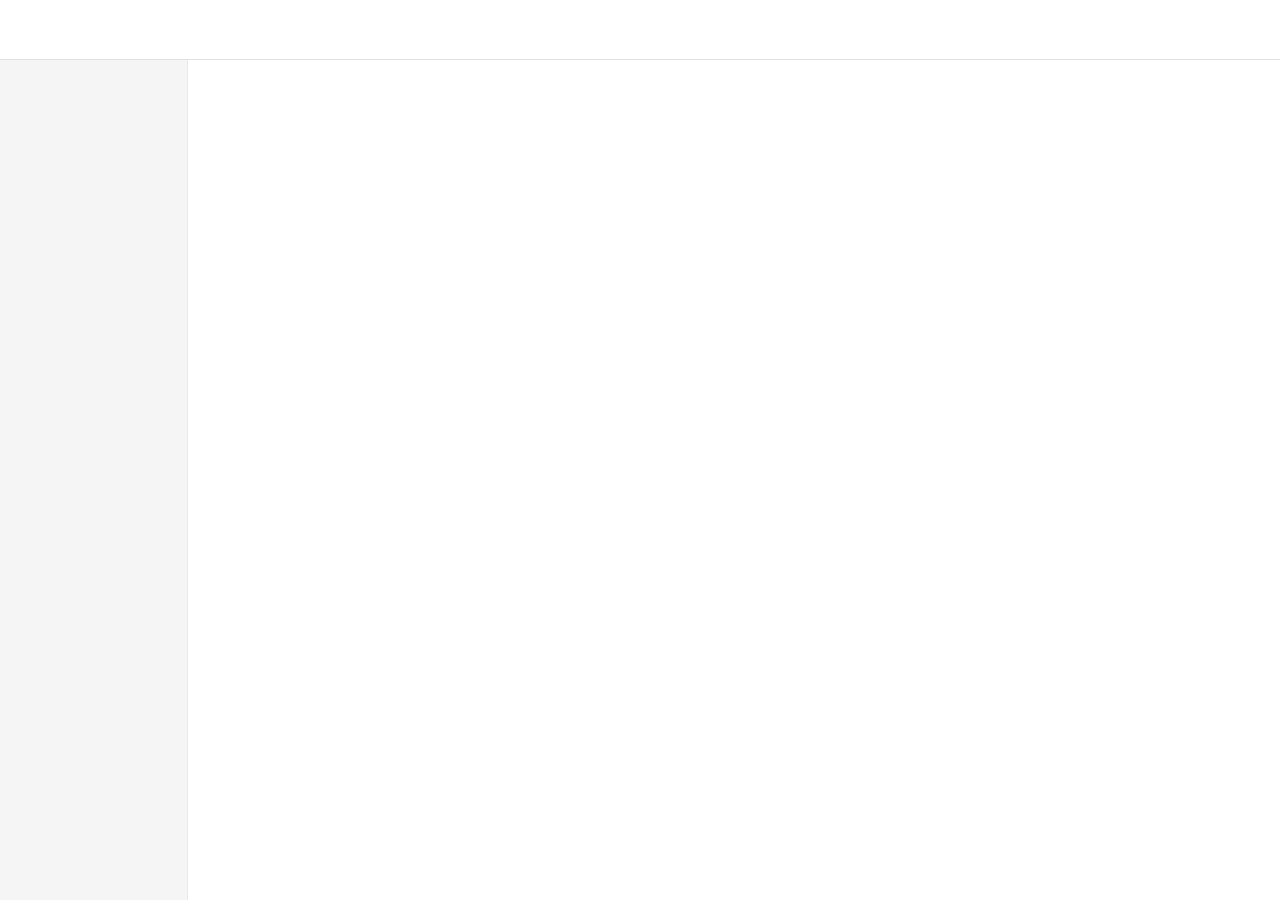
==== index.html @ 08d933e7 "Publish lifecycle digital base frontend demo" ====
<!doctype html>
<html lang="zh-CN">
<head>
  <meta charset="UTF-8">
  <meta name="viewport" content="width=device-width,initial-scale=1">
  <meta http-equiv="refresh" content="0;url=file-management.html?v=20260911">
  <title>数字底座｜成果资料库</title>
<link rel="icon" href="assets/favicon.svg" type="image/svg+xml">
</head>
<body>
  <p>正在进入数字底座…… <a href="file-management.html?v=20260911">立即进入</a></p>
</body>
</html>
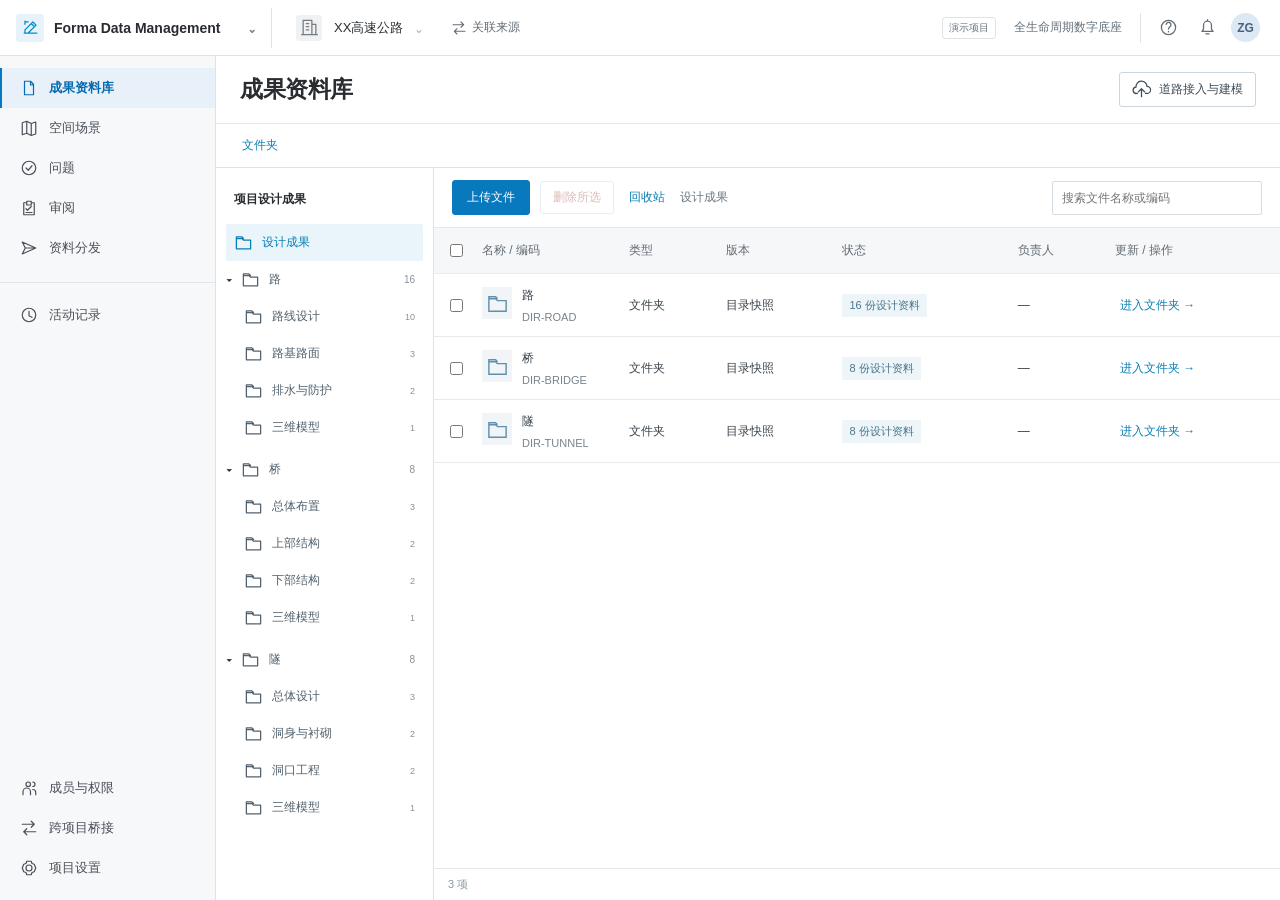
==== commit 8df1bb0e: "Refine Forma product workspaces and Tandem facility navigation" ====
--- a/index.html
+++ b/index.html
@@ -6,7 +6,7 @@
   <meta http-equiv="refresh" content="0;url=file-management.html?v=20260911">
   <title>数字底座｜成果资料库</title>
 <link rel="icon" href="assets/favicon.svg" type="image/svg+xml">
-</head>
+<link rel="stylesheet" href="css/product-workspaces.css?v=20260917"></head>
 <body>
   <p>正在进入数字底座…… <a href="file-management.html?v=20260911">立即进入</a></p>
 </body>
--- a/css/product-workspaces.css
+++ b/css/product-workspaces.css
@@ -0,0 +1,58 @@
+/* Product workspaces: restrained CDE tables and facility-first Tandem navigation. */
+:root{--rail:216px;--blue:#0676bd;--navy:#066eaf;--teal:#0676bd;--ink:#292d32;--muted:#69727b;--line:#dfe3e7;--blue-soft:#edf5fb}
+.cde-header{height:56px;min-height:56px;gap:18px;padding-right:20px}
+.app-switcher{width:272px;height:40px}
+.app-switch{font-size:14px;gap:10px;padding-inline:16px;height:40px;white-space:nowrap}
+.app-glyph{width:28px;height:28px;flex-shrink:0;background:#e7f2fa;border-radius:3px}
+.app-glyph svg{width:19px;height:19px}
+.switch-menu{width:300px;top:46px;left:8px;padding:8px;box-shadow:0 5px 20px #1c2b3b26}
+.switch-option{min-height:50px;border-radius:2px}.switch-option strong{font-size:13px;margin:0}
+.platform-wordmark{font-size:12px;font-weight:500;color:#65717b;letter-spacing:0}
+.product-demo{font-size:10px;color:#687580;border:1px solid #dfe3e7;border-radius:3px;padding:3px 6px;white-space:nowrap}
+.project-picker{font-size:13px;font-weight:500}.project-square{width:26px;height:26px}
+.header-tools{gap:9px;padding-left:12px}.user-avatar{height:29px;width:29px}
+.lc-header-button{font-size:12px!important;gap:5px!important}.lc-header-button svg{width:16px}
+.cde-nav{background:#f7f8fa;padding:12px 0;border-right:1px solid var(--line);overflow-y:auto;overflow-x:hidden}
+.cde-nav>a,.cde-nav .nav-group>a,.cde-nav .nav-bottom>a,.build-nav-list>a{height:40px!important;min-height:40px;font-size:13px!important;padding:0 18px;gap:11px;border-left-width:2px;color:#4a5159;flex-shrink:0}
+.cde-nav a.active{background:#e8f1f9;color:#086bb0;font-weight:600}.cde-nav a svg{width:18px;height:18px}
+.nav-group{margin-top:14px;padding-top:12px;border-color:#e1e5e9}.nav-caption{font-size:11px;letter-spacing:0;color:#687782;padding:8px 18px 12px}.nav-bottom{padding-top:18px}.nav-footer{display:none}
+.page-top,.build-heading,.op-heading{height:68px!important;min-height:68px!important;padding:16px 24px!important;border-bottom:1px solid #e5e8ec;background:#fff}
+.page-top h1,.build-heading h1,.op-heading h1{font-size:23px!important;font-weight:600;line-height:1.4;margin:0!important;letter-spacing:-.4px}
+.cde-primary{background:#0879bd;border-color:#0879bd;min-height:33px;font-size:12px;box-shadow:none;border-radius:3px;padding:8px 14px}
+.ds-secondary{font-size:12px;min-height:33px;border-radius:3px;color:#3e4c58;padding:7px 12px}.text-button{font-size:12px}.text-button:disabled,.ds-secondary:disabled{opacity:.42;cursor:not-allowed}
+.ds-tabs,.workspace-tabs{height:44px;min-height:44px;font-size:12px}.ds-layout{grid-template-columns:218px minmax(200px,1fr) 280px}.ds-tree{background:#fff}.ds-tree header{font-size:12px;padding-bottom:16px}.ds-tree button{padding-block:9px;font-size:12px}.ds-tree .ds-tree-item{font-size:12px}.ds-tree small{color:#86919a}
+.ds-file-toolbar,.ds-scene-toolbar{padding:12px 18px;min-height:58px;gap:10px}.ds-file-toolbar input{font-size:12px;width:210px}.ds-file-toolbar>span{color:#687781;font-size:12px}
+.ds-table th,.build-table th,.op-table th,.workflow-table th{background:#f6f7f8;color:#616b74;font-size:12px!important;font-weight:500}
+.ds-table td,.build-table td,.op-table td,.workflow-table td{font-size:12px!important;color:#38434b;border-color:#e7ebee}
+.ds-table th,.ds-table td{padding:13px 12px}.ds-table strong{font-weight:500}.ds-table small{font-size:11px;color:#78838c}.ds-file-icon{background:#f2f5f7;width:30px;height:32px}
+.ds-list-footer,.workflow-footer,.build-footer,.op-footer{min-height:30px;padding-block:8px;font-size:11px}
+.ds-detail>header{font-size:12px;height:45px;padding:13px 16px}.ds-detail h2{font-size:17px}.ds-detail-body{padding:16px}.ds-props{font-size:12px;gap:13px 8px}
+[data-page=design-modeling] .cde-nav{width:216px;min-width:216px}
+#dmSideProgress{margin-top:10px;padding:0 10px;border-top:1px solid #e0e6eb}
+#dmSideProgress .dm-nav-caption{padding:17px 8px 10px;font-size:11px;color:#71808c}
+#dmSideProgress .dm-route-name{padding:6px 9px 16px;font-size:13px;font-weight:600}
+#dmSideProgress .dm-route-name small{display:block;font-size:10px;font-weight:400;margin-top:7px;color:#77838e}
+#dmSideProgress button{display:flex;width:100%;border:0;background:transparent;color:#4f606c;padding:10px 14px;gap:11px;text-align:left;align-items:center;font-size:12px;border-radius:3px}
+#dmSideProgress button.active{background:#e8f1f9;color:#086bb0}#dmSideProgress button svg{width:16px;height:16px}
+.dm-viewbar{padding:9px 20px;min-height:50px;gap:18px;border-top:0}.dm-viewbar select{font-size:12px;max-width:290px;border-radius:3px}.dm-viewbuttons{margin-left:auto}.dm-viewbuttons button{font-size:12px;padding:7px 9px}
+.dm-scene-area{height:45%;min-height:210px}.dm-scene-label{top:16px;left:20px}.dm-scene-label b{font-size:13px;background:#ffffffd9;padding:7px 11px;border:1px solid #dbe4ea;border-radius:3px}
+.dm-config{min-height:180px}.dm-config .dm-tabs{min-height:44px;padding-inline:20px;gap:28px}.dm-tabs button{font-size:12px}.dm-table-bar{padding:8px 20px;min-height:48px}.dm-table-bar>div{gap:12px;align-items:center}.dm-table-scroll{margin:0 20px}.dm-table-scroll .ds-table td{padding:10px 9px}.dm-table-scroll .ds-table th{padding:11px 9px}.dm-file-slot{min-width:105px;gap:5px;border-radius:3px;padding:8px}.dm-file-slot small{font-size:10px}.dm-source-tick{font-size:10px}.dm-footer{min-height:54px;padding:10px 20px}.dm-checks:empty{display:none}.dm-checks{background:#fff5e8;color:#8b5923;font-size:12px}.dm-checks strong~span{color:#8b5923}
+.build-context,.op-context{height:43px;min-height:43px;background:#fff}.build-heading-right{gap:10px}.build-tabs>span:last-child:not(.toolbar-spacer){font-size:11px}.build-toolbar{padding-block:12px}.build-nav-foot{border-top:1px solid var(--line);padding-top:10px}.build-nav-foot a{font-size:12px}.build-snapshot,.build-eyebrow{display:none}
+body[data-page=operations]{--op-blue:#0676bd;--op-line:#dfe3e7}.op-tabbar{min-height:46px}.op-tabbar button{font-size:12px}.op-document-content{padding:20px 24px}.op-global-search input{font-size:12px}.op-heading-tools{gap:12px}.op-context .facility-select strong{font-size:13px}
+.facilities-layout{background:#f7f8fa;padding:24px;gap:24px}.facility-list{gap:14px}.facility-card{box-shadow:none;border-radius:3px;background:white;border:1px solid #dce2e7}.facility-card.selected{border-color:#2184bc;box-shadow:inset 3px 0 #2184bc}.facility-card-copy strong{font-size:18px}.facility-summary{background:white;border:1px solid #e0e5e9;border-radius:3px;padding:22px}.facility-summary h2{font-size:18px}
+.op-filter{background:#fafbfc}.op-filter-note{padding:14px 6px}.op-twin{grid-template-columns:210px minmax(0,1fr) 288px}.op-table small{font-size:11px}.op-props{font-size:12px}.op-status{font-size:11px}.op-panel-title strong{color:#374751}.stream-context{grid-template-columns:1fr}.op-fine-print{font-size:11px}
+.setup-steps{display:flex;gap:24px;padding:0 24px;height:46px;min-height:46px;background:#fff;border-bottom:1px solid var(--line)}.setup-steps button{border:0;border-bottom:2px solid transparent;background:transparent;padding:12px 0;color:#697783;font-size:12px;flex:none;min-width:0}.setup-steps button.active{border-bottom-color:#0879bd;color:#0879bd;background:white}
+.setup-body{padding:24px;gap:24px;grid-template-columns:minmax(400px,1fr) 280px;background:#f7f8fa;align-items:start}.setup-work,.setup-lineage{background:white;border:1px solid var(--line);border-radius:3px;padding:20px;box-shadow:none}.setup-section-head{display:flex;align-items:center;justify-content:space-between;margin-bottom:20px}.setup-section-head h2{margin:0;font-size:18px!important}.setup-lineage h3{font-size:13px;margin-top:0}.setup-lineage .op-props{grid-template-columns:65px 1fr;gap:16px 8px}.setup-drafts{margin-top:24px;padding-top:16px;border-top:1px solid #e4e8ec}.setup-drafts h3{font-size:12px!important}.setup-drafts p{font-size:12px!important;color:#70818d}.setup-actions{margin-top:20px;display:flex;gap:20px}
+.handover-flow{background:#fff}.handover-flow>div{padding-block:14px}.op-kpi small{color:#73818b}.op-kpi strong{font-weight:500}.dashboard-panel{border-radius:3px;box-shadow:none}
+@media(max-width:1200px){:root{--rail:192px}.app-switcher{width:252px}.platform-wordmark{display:none}.dm-viewbar{gap:8px}.dm-viewbar select{max-width:210px}.ds-layout{grid-template-columns:190px minmax(200px,1fr) 260px}.setup-body{grid-template-columns:minmax(300px,1fr) 245px;padding:18px;gap:16px}}
+@media(max-width:1000px){:root{--rail:64px}.cde-nav>a,.cde-nav .nav-group>a,.cde-nav .nav-bottom>a,.build-nav-list>a{padding:0;justify-content:center}.cde-nav .nav-text,.cde-nav .nav-caption{display:none}.app-switcher{width:248px}.lc-header-button span{display:none}.product-demo{display:none}.dm-viewbar{flex-wrap:wrap}.dm-viewbuttons{margin-left:0}.setup-body{grid-template-columns:1fr}.setup-lineage{display:none}[data-page=design-modeling] .cde-nav{width:64px;min-width:64px}#dmSideProgress{display:none}.dm-scene-area{height:38%}.op-twin{grid-template-columns:175px minmax(0,1fr) 260px}}
+.ds-layout:not(.has-selection){grid-template-columns:218px minmax(200px,1fr)}
+.build-flow-vertical button{min-height:56px}.build-flow-vertical button b{font-size:13px}.build-kpis{margin-top:0}.build-kpis button{padding:18px 24px}.build-kpis strong{font-weight:500}
+#opsSetupWorkspace{padding:0;display:flex;flex-direction:column}.setup-steps{margin:0;border-top:0;border-inline:0;border-radius:0;align-items:stretch}.setup-steps button.active:after{display:none}
+@media(max-width:1200px){.ds-layout:not(.has-selection){grid-template-columns:190px minmax(200px,1fr)}}
+.tandem-account-nav{display:flex;align-self:stretch;align-items:stretch;gap:22px;margin-left:12px}.tandem-account-nav a{display:flex;align-items:center;text-decoration:none;font-size:13px;color:#616f78;border-bottom:3px solid transparent;padding-top:3px}.tandem-account-nav a.active{color:#0879bd;border-bottom-color:#0879bd}.tandem-glyph{background:#f8e6ef;color:#b3276b}
+body[data-page=operations] .lc-header-button{margin-left:auto}body[data-page=operations] .platform-wordmark{display:none}body[data-page=operations] .header-spacer{flex:1}
+body.tandem-overview .cde-nav{display:none}.tandem-overview .op-heading{padding-inline:40px!important}.tandem-overview .facilities-layout{padding:24px 40px}.tandem-overview .op-tabbar{padding-inline:40px}.tandem-overview .facility-summary{width:320px}.tandem-overview .op-document-content{padding:24px 40px}
+.facility-filterbar{display:flex;gap:20px;align-items:center;padding:12px 40px;border-bottom:1px solid #e2e6ea;min-height:55px}.facility-filterbar label{font-size:12px;color:#697985;display:flex;align-items:center;gap:12px}.facility-filterbar select,.facility-filterbar input{border:1px solid #d5dce2;background:white;padding:7px 10px;border-radius:3px;font-size:12px;height:32px}.facility-filterbar input{margin-left:auto;width:240px}
+.tandem-home{padding:24px 40px;overflow:auto;background:#f7f8fa;flex:1}.tandem-home h2{font-size:16px;font-weight:600;margin:10px 0 20px}.tandem-recent-grid{display:grid;grid-template-columns:1.15fr 1fr 1fr;gap:22px;margin-bottom:36px}.tandem-recent-grid>section{border:1px solid #dce3e8;border-radius:3px;background:#fff;padding:24px;position:relative;min-height:270px}.tandem-card-label{font-size:12px;color:#788791}.tandem-recent-grid h3{font-size:18px;margin:12px 0 25px}.tandem-recent-image{position:absolute;right:10px;bottom:15px;width:56%;height:150px;pointer-events:none}.tandem-recent-image svg{width:100%;height:100%}.tandem-recent-grid .cde-primary{margin-top:95px;position:relative;z-index:1}.tandem-recent-grid .complete-meter{margin:15px 0 25px}.tandem-home-list{background:white;border:1px solid #dce3e8}.tandem-home-list button{width:100%;display:flex;align-items:center;text-align:left;gap:16px;padding:20px;border:0;border-bottom:1px solid #e5e9ed;background:white;color:#435463}.tandem-home-list button:hover{background:#eef5fa}.tandem-home-list strong{font-weight:500;font-size:13px}.tandem-home-list small{display:block;color:#87939c;margin-top:8px;font-size:11px}.tandem-home-list button>svg:last-child{margin-left:auto}
+@media(max-width:1100px){.tandem-account-nav{gap:12px;margin-left:0}.tandem-overview .facilities-layout{padding:18px}.tandem-recent-grid{gap:12px}.tandem-home{padding:20px}.tandem-overview .facility-summary{width:270px}}
